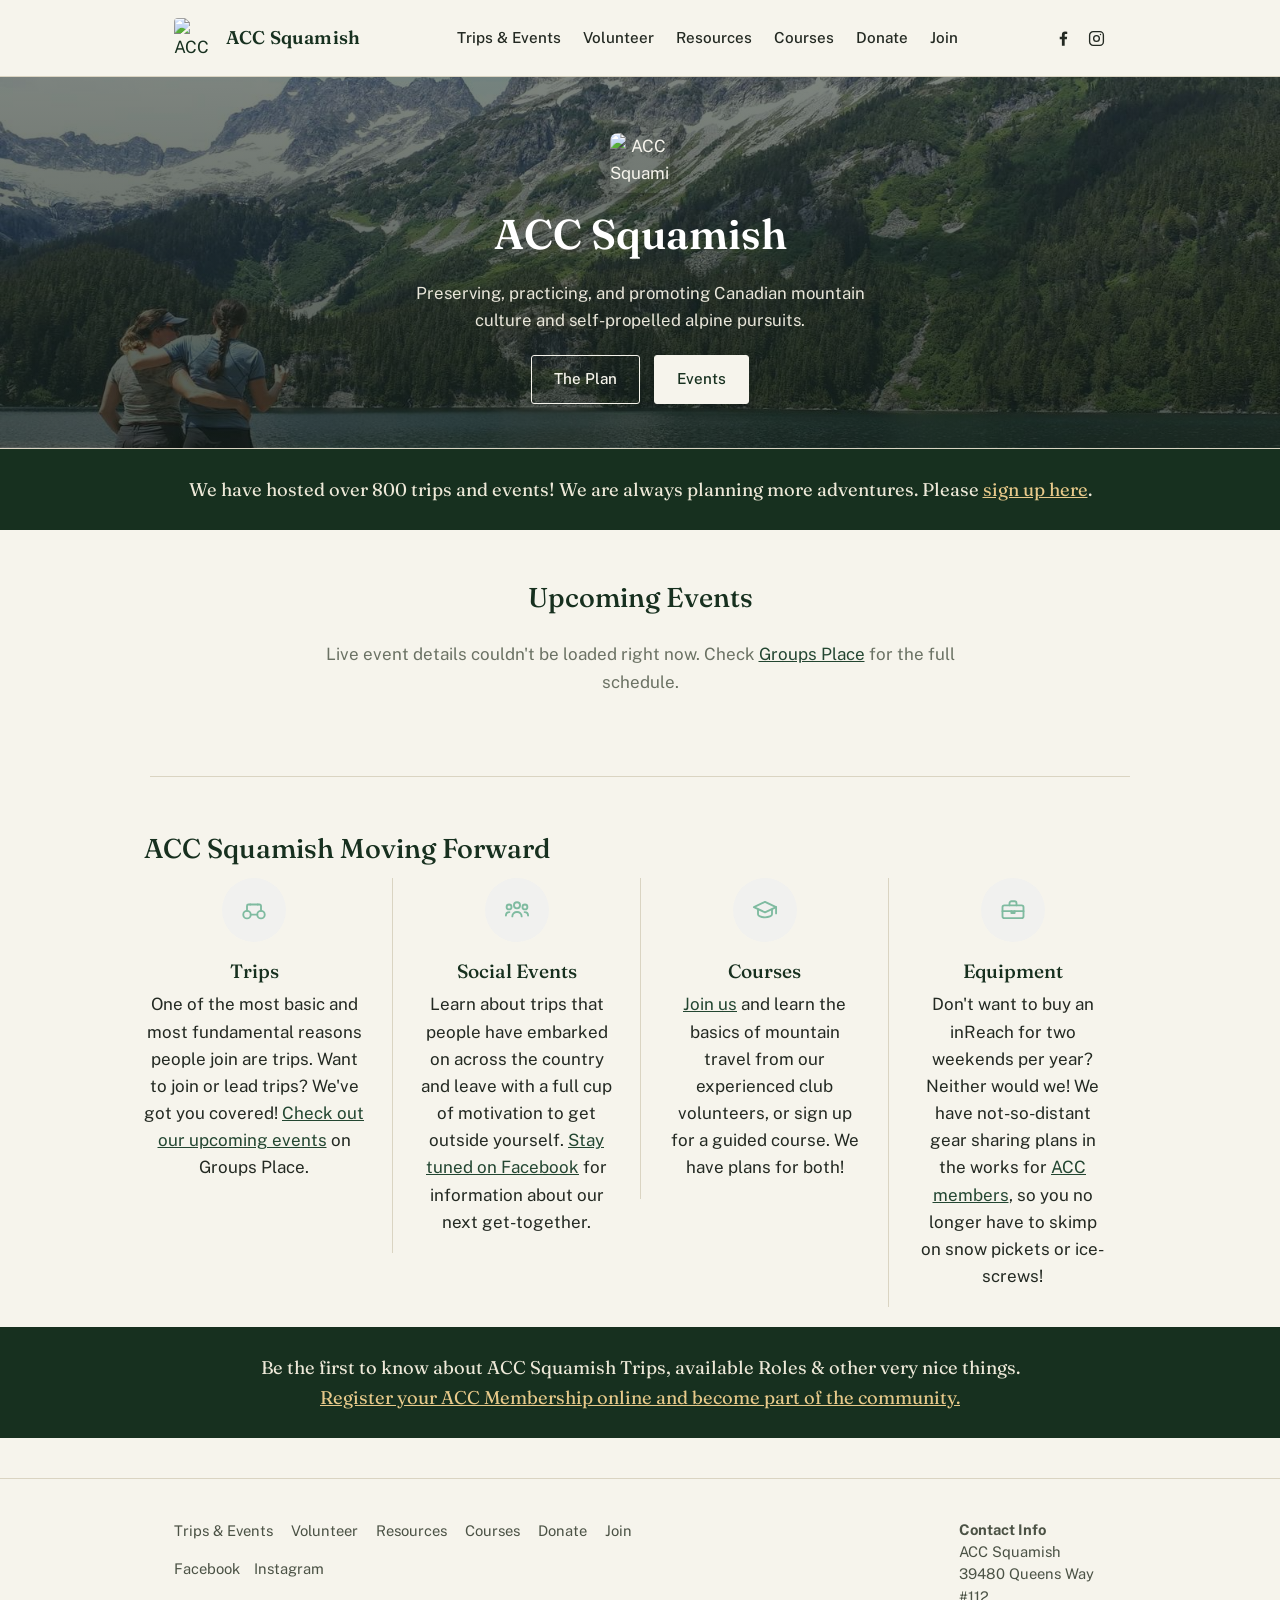
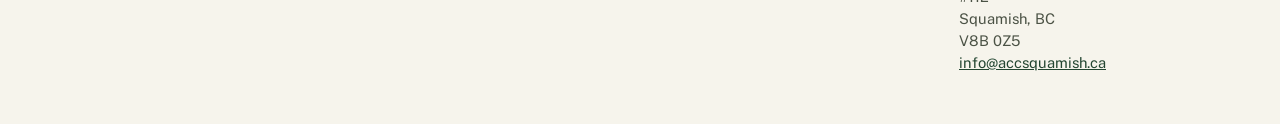
==== index.html @ 39a05b9c "initial" ====
<!doctype html>
<html lang="en">
<head>
<meta charset="utf-8">
<title>ACC Squamish – The Alpine Club of Canada Squamish Section</title>
<meta name="viewport" content="width=device-width, initial-scale=1">
<meta name="description" content="ACC Squamish: preserving, practicing, and promoting Canadian mountain culture and self-propelled alpine pursuits.">
<link rel="stylesheet" href="styles.css">
</head>
<body>

<header class="site-header">
  <div class="header-inner">
    <a class="brand" href="index.html">
      <img src="https://i0.wp.com/accsquamish.ca/wp-content/uploads/ACC_Logo_Green_White_256.jpg?fit=256%2C256&ssl=1" alt="ACC Squamish logo">
      <span>ACC Squamish</span>
    </a>
    <nav class="main-nav">
      <ul>
        <li><a href="https://app.groups.place/group/ACC-Squamish">Trips &amp; Events</a></li>
        <li><a href="volunteer.html">Volunteer</a></li>
        <li><a href="resources.html">Resources</a></li>
        <li><a href="courses.html">Courses</a></li>
        <li><a href="donate.html">Donate</a></li>
        <li><a href="https://app.alpineclubofcanada.ca/registration">Join</a></li>
      </ul>
    </nav>
    <div class="header-social">
      <a href="https://www.facebook.com/accsquamish/" aria-label="ACC Squamish on Facebook">
        <svg viewBox="0 0 24 24" fill="currentColor"><path d="M13.5 21v-8.1h2.72l.4-3.15h-3.12V7.75c0-.91.25-1.53 1.56-1.53h1.67V3.4A22 22 0 0 0 13.9 3.2c-2.34 0-3.94 1.43-3.94 4.05v2.55H7.24v3.15h2.72V21z"/></svg>
      </a>
      <a href="https://www.instagram.com/accsquamish/" aria-label="ACC Squamish on Instagram">
        <svg viewBox="0 0 24 24" fill="none" stroke="currentColor" stroke-width="1.7"><rect x="3.3" y="3.3" width="17.4" height="17.4" rx="4.5"/><circle cx="12" cy="12" r="3.6"/><circle cx="17" cy="7" r="0.9" fill="currentColor" stroke="none"/></svg>
      </a>
    </div>
  </div>
</header>

<section class="hero">
  <img class="logo-mark" src="https://i0.wp.com/accsquamish.ca/wp-content/uploads/ACC_Logo_Green_White_1024.jpg?fit=1024%2C1024&ssl=1" alt="ACC Squamish logo">
  <h1>ACC Squamish</h1>
  <p class="lede">Preserving, practicing, and promoting Canadian mountain culture and self-propelled alpine pursuits.</p>
  <div class="hero-links">
    <a class="btn" href="#about">The Plan</a>
    <a class="btn solid" href="#events">Events</a>
  </div>
</section>

<div class="banner">
  We have hosted over 800 trips and events! We are always planning more adventures.
  Please <a href="https://app.alpineclubofcanada.ca/registration">sign up here</a>.
</div>

<section id="events" class="events-section">
  <div class="wrap">
    <h2>Upcoming Events</h2>
    <div id="events-list" class="events-list">
      <p class="events-status">Loading events…</p>
    </div>
  </div>
</section>

<main>
  <div class="wrap wrap--wide">

    <div class="section-block" id="about">
      <h2>ACC Squamish Moving Forward</h2>

      <div class="mf-grid">
        <div class="stack">
          <div class="icon-circle" aria-hidden="true">
            <svg viewBox="0 0 24 24" fill="none" stroke="currentColor" stroke-width="1.6" stroke-linecap="round" stroke-linejoin="round">
              <circle cx="6" cy="16" r="3.2"></circle>
              <circle cx="18" cy="16" r="3.2"></circle>
              <path d="M6 12.8V8.5a1.2 1.2 0 0 1 1.2-1.2h1.6M18 12.8V8.5a1.2 1.2 0 0 0-1.2-1.2h-1.6"></path>
              <path d="M8.8 7.3h6.4"></path>
              <path d="M9.2 16h5.6"></path>
            </svg>
          </div>
          <h3>Trips</h3>
          <p>One of the most basic and most fundamental reasons people join are trips. Want to join or lead trips? We've got you covered! <a href="https://app.groups.place/group/ACC-Squamish">Check out our upcoming events</a> on Groups Place.</p>
        </div>

        <div class="stack" id="social-events">
          <div class="icon-circle" aria-hidden="true">
            <svg viewBox="0 0 24 24" fill="none" stroke="currentColor" stroke-width="1.6" stroke-linecap="round" stroke-linejoin="round">
              <circle cx="12" cy="8" r="2.6"></circle>
              <circle cx="5.2" cy="9.4" r="2.1"></circle>
              <circle cx="18.8" cy="9.4" r="2.1"></circle>
              <path d="M8 17.5c0-2.3 1.8-3.8 4-3.8s4 1.5 4 3.8"></path>
              <path d="M2.5 16.8c0-1.8 1.3-3 3-3M21.5 16.8c0-1.8-1.3-3-3-3"></path>
            </svg>
          </div>
          <h3>Social Events</h3>
          <p>Learn about trips that people have embarked on across the country and leave with a full cup of motivation to get outside yourself. <a href="https://www.facebook.com/accsquamish/">Stay tuned on Facebook</a> for information about our next get-together.</p>
        </div>

        <div class="stack">
          <div class="icon-circle" aria-hidden="true">
            <svg viewBox="0 0 24 24" fill="none" stroke="currentColor" stroke-width="1.6" stroke-linecap="round" stroke-linejoin="round">
              <path d="M2.5 9.5 12 5l9.5 4.5L12 14z"></path>
              <path d="M6 11.6v4.1c0 1.4 2.7 2.6 6 2.6s6-1.2 6-2.6v-4.1"></path>
              <path d="M21.5 9.5v5.4"></path>
            </svg>
          </div>
          <h3>Courses</h3>
          <p><a href="https://www.alpineclubofcanada.ca/overview/">Join us</a> and learn the basics of mountain travel from our experienced club volunteers, or sign up for a guided course. We have plans for both!</p>
        </div>

        <div class="stack">
          <div class="icon-circle" aria-hidden="true">
            <svg viewBox="0 0 24 24" fill="none" stroke="currentColor" stroke-width="1.6" stroke-linecap="round" stroke-linejoin="round">
              <rect x="3" y="8" width="18" height="11" rx="1.6"></rect>
              <path d="M9 8V6.2A1.7 1.7 0 0 1 10.7 4.5h2.6A1.7 1.7 0 0 1 15 6.2V8"></path>
              <path d="M3 13h18"></path>
              <path d="M10.6 13v1.6h2.8V13"></path>
            </svg>
          </div>
          <h3>Equipment</h3>
          <p>Don't want to buy an inReach for two weekends per year? Neither would we! We have not-so-distant gear sharing plans in the works for <a href="https://www.alpineclubofcanada.ca/overview/">ACC members</a>, so you no longer have to skimp on snow pickets or ice-screws!</p>
        </div>
      </div>
    </div>

  </div>
</main>

<div class="banner">
  Be the first to know about ACC Squamish Trips, available Roles &amp; other very nice things.<br>
  <a href="https://app.alpineclubofcanada.ca/registration">Register your ACC Membership online and become part of the community.</a>
</div>

<footer class="site-footer">
  <div class="footer-inner">
    <nav>
      <ul>
        <li><a href="https://app.groups.place/group/ACC-Squamish">Trips &amp; Events</a></li>
        <li><a href="volunteer.html">Volunteer</a></li>
        <li><a href="resources.html">Resources</a></li>
        <li><a href="courses.html">Courses</a></li>
        <li><a href="donate.html">Donate</a></li>
        <li><a href="https://app.alpineclubofcanada.ca/registration">Join</a></li>
      </ul>
      <div class="socials">
        <a href="https://www.facebook.com/accsquamish/">Facebook</a>
        <a href="https://www.instagram.com/accsquamish/">Instagram</a>
      </div>
    </nav>
    <address>
      <strong>Contact Info</strong><br>
      ACC Squamish<br>
      39480 Queens Way<br>
      #112<br>
      Squamish, BC<br>
      V8B 0Z5<br>
      <a href="mailto:info@accsquamish.ca">info@accsquamish.ca</a>
    </address>
  </div>
</footer>

<script>
(function () {
  var ICS_URL = "https://api.ezumee.services/group/ical/2409412b-a714-4644-8a38-d274283b6e1f";
  var MAX_EVENTS = 8;
  var listEl = document.getElementById("events-list");

  function unfold(text) {
    // RFC5545: continuation lines start with a single space or tab
    return text.replace(/\r\n/g, "\n").replace(/\n[ \t]/g, "");
  }

  function unescapeText(s) {
    return (s || "")
      .replace(/\\n/gi, "\n")
      .replace(/\\,/g, ",")
      .replace(/\\;/g, ";")
      .replace(/\\\\/g, "\\");
  }

  function parseDate(value, params) {
    // value like 20260920T180000Z, 20260920T180000, or 20260920 (all-day, VALUE=DATE)
    var m = value.match(/^(\d{4})(\d{2})(\d{2})(?:T(\d{2})(\d{2})(\d{2})(Z)?)?$/);
    if (!m) return null;
    var isAllDay = !m[4];
    var y = +m[1], mo = +m[2] - 1, d = +m[3];
    var hh = m[4] ? +m[4] : 0, mm = m[5] ? +m[5] : 0, ss = m[6] ? +m[6] : 0;
    var date = m[7]
      ? new Date(Date.UTC(y, mo, d, hh, mm, ss))
      : new Date(y, mo, d, hh, mm, ss);
    return { date: date, allDay: isAllDay };
  }

  function parseICS(text) {
    var lines = unfold(text).split("\n");
    var events = [];
    var cur = null;

    lines.forEach(function (line) {
      if (line === "BEGIN:VEVENT") {
        cur = {};
      } else if (line === "END:VEVENT") {
        if (cur) events.push(cur);
        cur = null;
      } else if (cur) {
        var idx = line.indexOf(":");
        if (idx === -1) return;
        var left = line.slice(0, idx);
        var value = line.slice(idx + 1);
        var parts = left.split(";");
        var key = parts[0].toUpperCase();

        if (key === "SUMMARY") cur.summary = unescapeText(value);
        else if (key === "LOCATION") cur.location = unescapeText(value);
        else if (key === "DTSTART") cur.start = parseDate(value.trim(), parts.slice(1));
        else if (key === "DTEND") cur.end = parseDate(value.trim(), parts.slice(1));
        else if (key === "URL") cur.url = unescapeText(value.trim());
        else if (key === "DESCRIPTION") cur.description = unescapeText(value);
      }
    });

    events.forEach(function (e) {
      if (!e.url && e.description) {
        var m = e.description.match(/https?:\/\/[^\s<>"']+/);
        if (m) e.url = m[0];
      }
    });

    return events.filter(function (e) { return e.summary && e.start; });
  }

  function formatEventDate(ev) {
    var opts = { weekday: "short", month: "short", day: "numeric" };
    var dateStr = ev.start.date.toLocaleDateString(undefined, opts);
    if (ev.start.allDay) return dateStr;
    var timeStr = ev.start.date.toLocaleTimeString(undefined, { hour: "numeric", minute: "2-digit" });
    return dateStr + " · " + timeStr;
  }

  function render(events) {
    listEl.innerHTML = "";
    var now = new Date();
    var upcoming = events
      .filter(function (e) { return e.start.date >= new Date(now.getFullYear(), now.getMonth(), now.getDate()); })
      .sort(function (a, b) { return a.start.date - b.start.date; })
      .slice(0, MAX_EVENTS);

    if (upcoming.length === 0) {
      listEl.innerHTML = '<p class="events-status">No upcoming events on the calendar right now — check Groups Place for the latest.</p>';
      return;
    }

    upcoming.forEach(function (ev) {
      var card = document.createElement(ev.url ? "a" : "div");
      card.className = "event-card";
      if (ev.url) {
        card.href = ev.url;
        card.target = "_blank";
        card.rel = "noopener";
      }
      var dateEl = document.createElement("div");
      dateEl.className = "event-date";
      dateEl.textContent = formatEventDate(ev);
      var titleEl = document.createElement("h3");
      titleEl.textContent = ev.summary;
      card.appendChild(dateEl);
      card.appendChild(titleEl);
      if (ev.location) {
        var locEl = document.createElement("p");
        locEl.className = "event-meta";
        locEl.textContent = ev.location;
        card.appendChild(locEl);
      }
      listEl.appendChild(card);
    });
  }

  function showFallback() {
    listEl.innerHTML =
      '<p class="events-status">Live event details couldn\'t be loaded right now. ' +
      'Check <a href="https://app.groups.place/group/ACC-Squamish">Groups Place</a> for the full schedule.</p>';
  }

  fetch(ICS_URL)
    .then(function (res) {
      if (!res.ok) throw new Error("Bad response");
      return res.text();
    })
    .then(function (text) {
      var events = parseICS(text);
      if (events.length === 0) throw new Error("No events parsed");
      render(events);
    })
    .catch(showFallback);
})();
</script>

</body>
</html>
---- styles.css ----
@import url('https://fonts.googleapis.com/css2?family=Fraunces:opsz,wght@9..144,400;9..144,500;9..144,600&family=Public+Sans:wght@400;500;600&display=swap');

:root {
  --paper: #F6F4EC;
  --ink: #232922;
  --forest: #234631;
  --forest-dark: #17301F;
  --gold: #B2803D;
  --line: #DAD4C2;
  --max: 720px;
}

* { box-sizing: border-box; }

html { scroll-behavior: smooth; }

body {
  margin: 0;
  background: var(--paper);
  color: var(--ink);
  font-family: 'Public Sans', -apple-system, BlinkMacSystemFont, sans-serif;
  font-size: 17px;
  line-height: 1.6;
}

a { color: var(--forest); }
a:hover { color: var(--gold); }

img { max-width: 100%; display: block; }

h1, h2, h3, h4 {
  font-family: 'Fraunces', Georgia, serif;
  font-weight: 500;
  line-height: 1.15;
  color: var(--forest-dark);
  margin: 0 0 0.5em;
}

h1 { font-size: clamp(2.2rem, 5vw, 3.4rem); font-weight: 600; }
h2 { font-size: 1.7rem; }
h3 { font-size: 1.2rem; }

p { margin: 0 0 1em; }

.wrap {
  max-width: var(--max);
  margin: 0 auto;
  padding: 0 24px;
}

.wrap--wide { max-width: 1040px; }

/* Header */
.site-header {
  border-bottom: 1px solid var(--line);
  background: var(--paper);
}

.header-inner {
  max-width: 980px;
  margin: 0 auto;
  padding: 18px 24px;
  display: flex;
  align-items: center;
  justify-content: space-between;
  gap: 24px;
  flex-wrap: wrap;
}

.brand {
  display: flex;
  align-items: center;
  gap: 12px;
  text-decoration: none;
  color: var(--forest-dark);
}

.brand img { width: 40px; height: 40px; border-radius: 4px; }

.brand span {
  font-family: 'Fraunces', serif;
  font-size: 1.15rem;
  font-weight: 600;
  letter-spacing: 0.01em;
}

nav.main-nav ul {
  list-style: none;
  display: flex;
  flex-wrap: wrap;
  gap: 4px 22px;
  margin: 0;
  padding: 0;
}

nav.main-nav a {
  text-decoration: none;
  color: var(--ink);
  font-size: 0.95rem;
  font-weight: 500;
  border-bottom: 2px solid transparent;
  padding-bottom: 2px;
}

nav.main-nav a:hover,
nav.main-nav a.active {
  border-bottom-color: var(--gold);
  color: var(--forest-dark);
}

.header-social {
  display: flex;
  gap: 14px;
  align-items: center;
}

.header-social a {
  color: var(--ink);
  display: flex;
}

.header-social a:hover { color: var(--gold); }

.header-social svg { width: 19px; height: 19px; }

/* Hero */
.hero {
  position: relative;
  margin: 0 auto;
  padding: 56px 24px 44px;
  text-align: center;
  border-bottom: 1px solid var(--line);
  background-image:
    linear-gradient(180deg, rgba(20, 32, 22, 0.55), rgba(15, 26, 18, 0.72)),
    url('images/hero-trip.jpg');
  background-size: cover;
  background-position: center;
  color: #F6F4EC;
}

.hero img.logo-mark {
  width: 60px;
  height: 60px;
  margin: 0 auto 18px;
  border-radius: 8px;
  box-shadow: 0 4px 18px rgba(0, 0, 0, 0.35);
}

.hero h1 { color: #FFFFFF; font-size: clamp(1.8rem, 4vw, 2.6rem); }

.hero p.lede {
  max-width: 480px;
  margin: 12px auto 22px;
  font-size: 1.05rem;
  color: #E9E6DA;
}

.hero-links { display: flex; justify-content: center; gap: 14px; flex-wrap: wrap; }

.btn {
  display: inline-block;
  padding: 11px 22px;
  border: 1px solid var(--forest-dark);
  border-radius: 3px;
  text-decoration: none;
  color: var(--forest-dark);
  font-weight: 500;
  font-size: 0.95rem;
  transition: background 0.15s ease, color 0.15s ease;
}

.btn:hover { background: var(--forest-dark); color: var(--paper); }

.btn.solid { background: var(--forest-dark); color: var(--paper); }
.btn.solid:hover { background: var(--gold); border-color: var(--gold); color: var(--paper); }

.hero .btn {
  border-color: #F6F4EC;
  color: #F6F4EC;
}
.hero .btn:hover { background: #F6F4EC; color: var(--forest-dark); }
.hero .btn.solid {
  background: #F6F4EC;
  color: var(--forest-dark);
  border-color: #F6F4EC;
}
.hero .btn.solid:hover { background: var(--gold); color: #FFFFFF; border-color: var(--gold); }

/* Banner */
.banner {
  background: var(--forest-dark);
  color: #EDE8D8;
  text-align: center;
  padding: 26px 24px;
  font-family: 'Fraunces', serif;
  font-size: 1.15rem;
}

.banner a { color: #E7C98A; }

/* Events */
.events-section {
  max-width: 980px;
  margin: 0 auto;
  padding: 52px 24px;
  border-bottom: 1px solid var(--line);
}

.events-section h2 { text-align: center; margin-bottom: 28px; }

.events-list {
  display: grid;
  grid-template-columns: repeat(auto-fill, minmax(240px, 1fr));
  gap: 16px;
  margin-bottom: 28px;
}

.events-status {
  grid-column: 1 / -1;
  text-align: center;
  color: #6b7264;
  margin: 0;
}

.event-card {
  display: block;
  border: 1px solid var(--line);
  border-radius: 6px;
  padding: 18px 20px;
  background: #FBFAF5;
  text-decoration: none;
  color: inherit;
  transition: border-color 0.15s ease, transform 0.15s ease;
}

a.event-card:hover {
  border-color: var(--gold);
  transform: translateY(-1px);
}

.event-card h3 { color: var(--forest-dark); }

.event-card .event-date {
  font-family: 'Fraunces', serif;
  color: var(--gold);
  font-size: 0.85rem;
  font-weight: 600;
  letter-spacing: 0.02em;
  margin-bottom: 6px;
}

.event-card h3 {
  font-size: 1.05rem;
  margin-bottom: 6px;
}

.event-card .event-meta {
  font-size: 0.88rem;
  color: #5c6355;
  margin: 0;
}

/* Content sections */
main { padding: 56px 0 20px; }

.section-block { margin-bottom: 44px; }
.section-block:last-child { margin-bottom: 0; }

.mf-grid {
  display: flex;
  flex-direction: column;
}

.icon-circle {
  width: 64px;
  height: 64px;
  border-radius: 50%;
  background: #F1F1EF;
  color: #7FBBA0;
  display: flex;
  align-items: center;
  justify-content: center;
  margin: 0 auto 18px;
}

.icon-circle svg { width: 28px; height: 28px; }

.mf-grid .stack { text-align: center; }

.mf-grid .stack + .stack {
  margin-top: 40px;
  padding-top: 40px;
  border-top: 1px solid var(--line);
}

@media (min-width: 820px) {
  .mf-grid {
    display: grid;
    grid-template-columns: repeat(4, 1fr);
    gap: 0;
    align-items: start;
  }
  .mf-grid .stack + .stack {
    margin-top: 0;
    padding-top: 0;
    padding-left: 28px;
    border-top: none;
    border-left: 1px solid var(--line);
  }
  .mf-grid .stack {
    padding-right: 28px;
  }
}

.stack + .stack { margin-top: 40px; padding-top: 40px; border-top: 1px solid var(--line); }

ul.plain, ol.plain { padding-left: 1.2em; margin: 0 0 1em; }
ul.plain li, ol.plain li { margin-bottom: 6px; }

table {
  width: 100%;
  border-collapse: collapse;
  margin: 1em 0 1.5em;
  font-size: 0.95rem;
}

th, td {
  text-align: left;
  padding: 9px 12px;
  border-bottom: 1px solid var(--line);
}

th { font-family: 'Fraunces', serif; font-weight: 600; color: var(--forest-dark); }

.notice {
  background: #EFE9D8;
  border: 1px solid var(--line);
  border-radius: 4px;
  padding: 16px 20px;
  font-size: 0.95rem;
  margin: 1.4em 0;
}

.embed-placeholder {
  border: 1px dashed var(--line);
  border-radius: 6px;
  padding: 36px 24px;
  text-align: center;
  color: #6b7264;
  margin: 1.4em 0;
}

/* Footer */
footer.site-footer {
  border-top: 1px solid var(--line);
  margin-top: 40px;
}

.footer-inner {
  max-width: 980px;
  margin: 0 auto;
  padding: 40px 24px 50px;
  display: flex;
  justify-content: space-between;
  gap: 32px;
  flex-wrap: wrap;
  font-size: 0.92rem;
  color: #4B5245;
}

.footer-inner nav ul {
  list-style: none;
  margin: 0 0 14px;
  padding: 0;
  display: flex;
  flex-wrap: wrap;
  gap: 6px 18px;
}

.footer-inner nav a, .footer-inner .socials a {
  color: #4B5245;
  text-decoration: none;
}

.footer-inner nav a:hover, .footer-inner .socials a:hover { color: var(--forest-dark); }

.footer-inner address { font-style: normal; line-height: 1.5; }

.socials { display: flex; gap: 14px; margin-top: 10px; }

@media (max-width: 620px) {
  .header-inner { flex-direction: column; align-items: flex-start; }
  .hero { padding: 56px 20px 44px; }
}
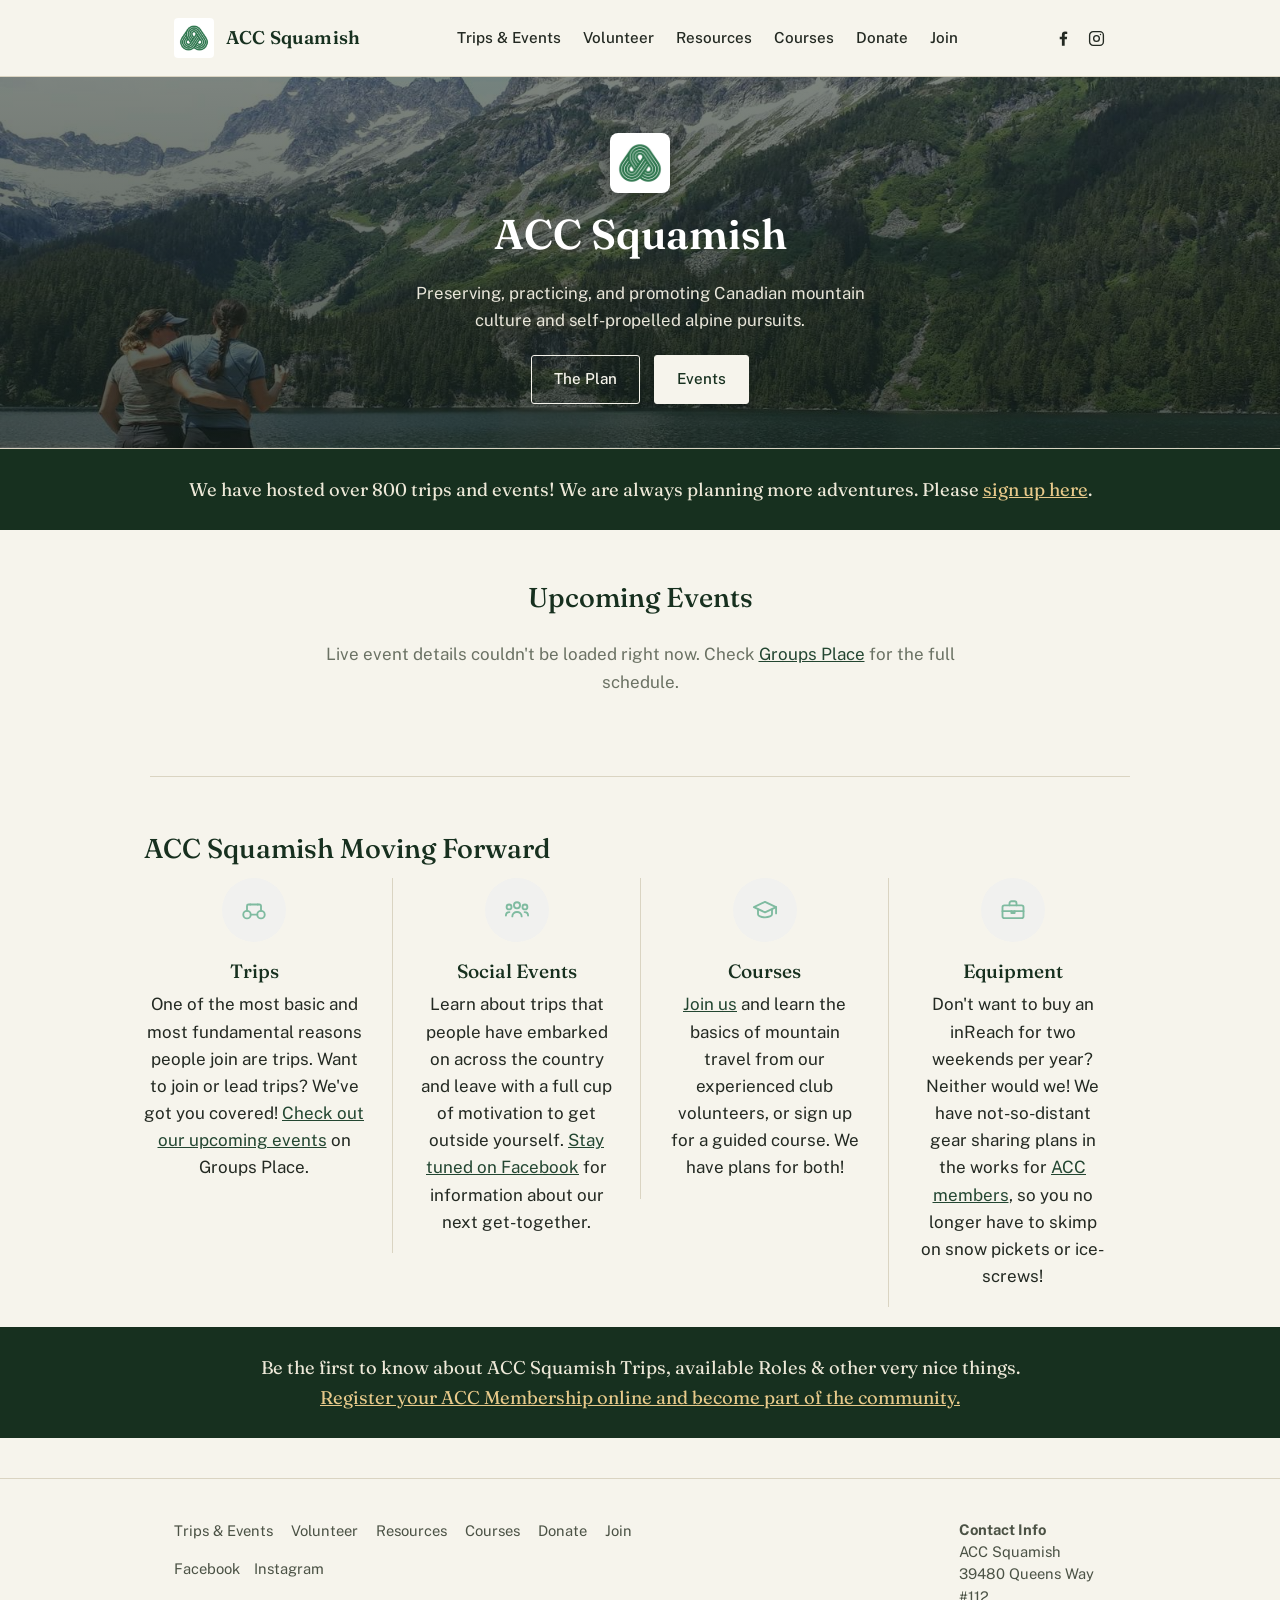
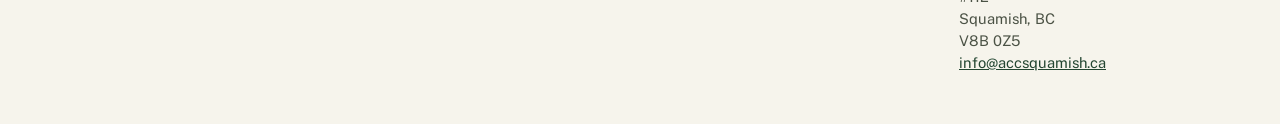
==== commit 4b96a356: "logo" ====
--- a/index.html
+++ b/index.html
@@ -12,7 +12,7 @@
 <header class="site-header">
   <div class="header-inner">
     <a class="brand" href="index.html">
-      <img src="https://i0.wp.com/accsquamish.ca/wp-content/uploads/ACC_Logo_Green_White_256.jpg?fit=256%2C256&ssl=1" alt="ACC Squamish logo">
+      <img src="images/logo.png" alt="ACC Squamish logo">
       <span>ACC Squamish</span>
     </a>
     <nav class="main-nav">
@@ -37,7 +37,7 @@
 </header>
 
 <section class="hero">
-  <img class="logo-mark" src="https://i0.wp.com/accsquamish.ca/wp-content/uploads/ACC_Logo_Green_White_1024.jpg?fit=1024%2C1024&ssl=1" alt="ACC Squamish logo">
+  <img class="logo-mark" src="images/logo.png" alt="ACC Squamish logo">
   <h1>ACC Squamish</h1>
   <p class="lede">Preserving, practicing, and promoting Canadian mountain culture and self-propelled alpine pursuits.</p>
   <div class="hero-links">
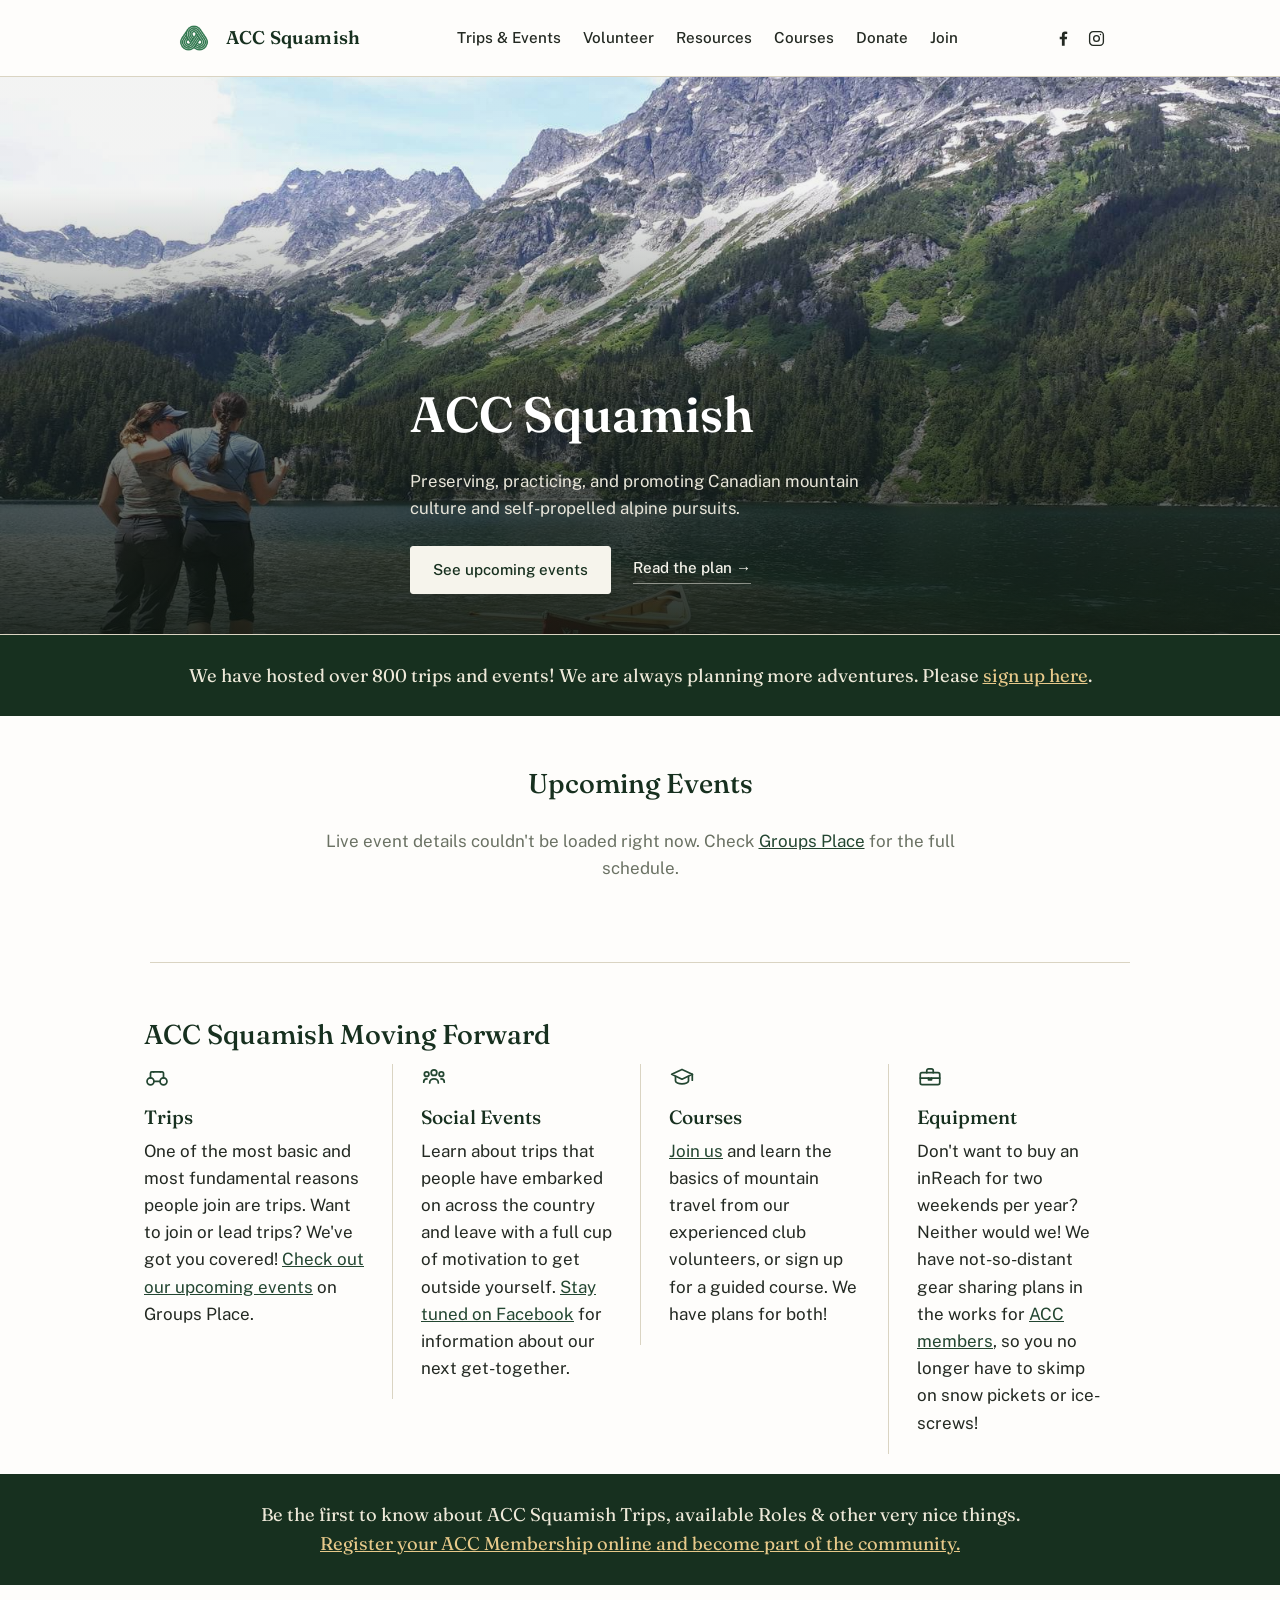
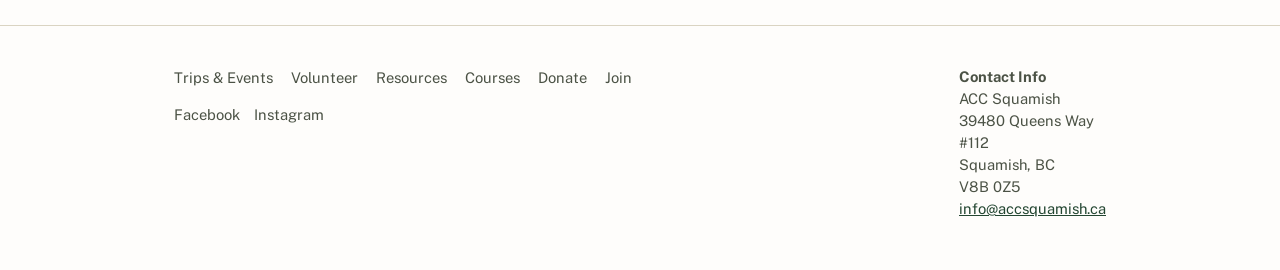
==== commit b7e7feb0: "layout" ====
--- a/index.html
+++ b/index.html
@@ -5,23 +5,23 @@
 <title>ACC Squamish – The Alpine Club of Canada Squamish Section</title>
 <meta name="viewport" content="width=device-width, initial-scale=1">
 <meta name="description" content="ACC Squamish: preserving, practicing, and promoting Canadian mountain culture and self-propelled alpine pursuits.">
-<link rel="stylesheet" href="styles.css">
+<link rel="stylesheet" href="/styles.css">
 </head>
 <body>
 
 <header class="site-header">
   <div class="header-inner">
-    <a class="brand" href="index.html">
-      <img src="images/logo.png" alt="ACC Squamish logo">
+    <a class="brand" href="/">
+      <img src="/images/logo.png" alt="ACC Squamish logo">
       <span>ACC Squamish</span>
     </a>
     <nav class="main-nav">
       <ul>
         <li><a href="https://app.groups.place/group/ACC-Squamish">Trips &amp; Events</a></li>
-        <li><a href="volunteer.html">Volunteer</a></li>
-        <li><a href="resources.html">Resources</a></li>
-        <li><a href="courses.html">Courses</a></li>
-        <li><a href="donate.html">Donate</a></li>
+        <li><a href="/volunteer/">Volunteer</a></li>
+        <li><a href="/resources/">Resources</a></li>
+        <li><a href="/courses/">Courses</a></li>
+        <li><a href="/donate/">Donate</a></li>
         <li><a href="https://app.alpineclubofcanada.ca/registration">Join</a></li>
       </ul>
     </nav>
@@ -37,12 +37,13 @@
 </header>
 
 <section class="hero">
-  <img class="logo-mark" src="images/logo.png" alt="ACC Squamish logo">
-  <h1>ACC Squamish</h1>
-  <p class="lede">Preserving, practicing, and promoting Canadian mountain culture and self-propelled alpine pursuits.</p>
-  <div class="hero-links">
-    <a class="btn" href="#about">The Plan</a>
-    <a class="btn solid" href="#events">Events</a>
+  <div class="wrap wrap--wide hero-content">
+    <h1>ACC Squamish</h1>
+    <p class="lede">Preserving, practicing, and promoting Canadian mountain culture and self-propelled alpine pursuits.</p>
+    <div class="hero-links">
+      <a class="btn solid" href="#events">See upcoming events</a>
+      <a class="btn-text" href="#about">Read the plan &rarr;</a>
+    </div>
   </div>
 </section>
 
@@ -68,7 +69,7 @@
 
       <div class="mf-grid">
         <div class="stack">
-          <div class="icon-circle" aria-hidden="true">
+          <div class="stack-icon" aria-hidden="true">
             <svg viewBox="0 0 24 24" fill="none" stroke="currentColor" stroke-width="1.6" stroke-linecap="round" stroke-linejoin="round">
               <circle cx="6" cy="16" r="3.2"></circle>
               <circle cx="18" cy="16" r="3.2"></circle>
@@ -82,7 +83,7 @@
         </div>
 
         <div class="stack" id="social-events">
-          <div class="icon-circle" aria-hidden="true">
+          <div class="stack-icon" aria-hidden="true">
             <svg viewBox="0 0 24 24" fill="none" stroke="currentColor" stroke-width="1.6" stroke-linecap="round" stroke-linejoin="round">
               <circle cx="12" cy="8" r="2.6"></circle>
               <circle cx="5.2" cy="9.4" r="2.1"></circle>
@@ -96,7 +97,7 @@
         </div>
 
         <div class="stack">
-          <div class="icon-circle" aria-hidden="true">
+          <div class="stack-icon" aria-hidden="true">
             <svg viewBox="0 0 24 24" fill="none" stroke="currentColor" stroke-width="1.6" stroke-linecap="round" stroke-linejoin="round">
               <path d="M2.5 9.5 12 5l9.5 4.5L12 14z"></path>
               <path d="M6 11.6v4.1c0 1.4 2.7 2.6 6 2.6s6-1.2 6-2.6v-4.1"></path>
@@ -108,7 +109,7 @@
         </div>
 
         <div class="stack">
-          <div class="icon-circle" aria-hidden="true">
+          <div class="stack-icon" aria-hidden="true">
             <svg viewBox="0 0 24 24" fill="none" stroke="currentColor" stroke-width="1.6" stroke-linecap="round" stroke-linejoin="round">
               <rect x="3" y="8" width="18" height="11" rx="1.6"></rect>
               <path d="M9 8V6.2A1.7 1.7 0 0 1 10.7 4.5h2.6A1.7 1.7 0 0 1 15 6.2V8"></path>
@@ -117,7 +118,7 @@
             </svg>
           </div>
           <h3>Equipment</h3>
-          <p>Don't want to buy an inReach for two weekends per year? Neither would we! We have not-so-distant gear sharing plans in the works for <a href="https://www.alpineclubofcanada.ca/overview/">ACC members</a>, so you no longer have to skimp on snow pickets or ice-screws!</p>
+          <p>Don't want to buy an inReach for two weekends per year? Neither would we! We have not-so-distant gear sharing plans in the works for <a href="https://alpineclubofcanada.ca/membership/">ACC members</a>, so you no longer have to skimp on snow pickets or ice-screws!</p>
         </div>
       </div>
     </div>
@@ -135,10 +136,10 @@
     <nav>
       <ul>
         <li><a href="https://app.groups.place/group/ACC-Squamish">Trips &amp; Events</a></li>
-        <li><a href="volunteer.html">Volunteer</a></li>
-        <li><a href="resources.html">Resources</a></li>
-        <li><a href="courses.html">Courses</a></li>
-        <li><a href="donate.html">Donate</a></li>
+        <li><a href="/volunteer/">Volunteer</a></li>
+        <li><a href="/resources/">Resources</a></li>
+        <li><a href="/courses/">Courses</a></li>
+        <li><a href="/donate/">Donate</a></li>
         <li><a href="https://app.alpineclubofcanada.ca/registration">Join</a></li>
       </ul>
       <div class="socials">
--- a/styles.css
+++ b/styles.css
@@ -1,7 +1,7 @@
 @import url('https://fonts.googleapis.com/css2?family=Fraunces:opsz,wght@9..144,400;9..144,500;9..144,600&family=Public+Sans:wght@400;500;600&display=swap');
 
 :root {
-  --paper: #F6F4EC;
+  --paper: #FEFDFB;
   --ink: #232922;
   --forest: #234631;
   --forest-dark: #17301F;
@@ -126,36 +126,40 @@
 /* Hero */
 .hero {
   position: relative;
-  margin: 0 auto;
-  padding: 56px 24px 44px;
-  text-align: center;
+  min-height: 62vh;
+  display: flex;
+  align-items: flex-end;
   border-bottom: 1px solid var(--line);
   background-image:
-    linear-gradient(180deg, rgba(20, 32, 22, 0.55), rgba(15, 26, 18, 0.72)),
-    url('images/hero-trip.jpg');
+    linear-gradient(0deg, rgba(13, 22, 15, 0.88) 0%, rgba(13, 22, 15, 0.42) 48%, rgba(13, 22, 15, 0.05) 80%),
+    url('/images/hero-trip.jpg');
   background-size: cover;
   background-position: center;
   color: #F6F4EC;
 }
 
-.hero img.logo-mark {
-  width: 60px;
-  height: 60px;
-  margin: 0 auto 18px;
-  border-radius: 8px;
-  box-shadow: 0 4px 18px rgba(0, 0, 0, 0.35);
-}
-
-.hero h1 { color: #FFFFFF; font-size: clamp(1.8rem, 4vw, 2.6rem); }
+.hero-content { padding: 48px 24px 40px; text-align: left; }
+
+.hero h1 { color: #FFFFFF; font-size: clamp(2rem, 5vw, 3.1rem); }
 
 .hero p.lede {
-  max-width: 480px;
-  margin: 12px auto 22px;
+  max-width: 460px;
+  margin: 10px 0 24px;
   font-size: 1.05rem;
   color: #E9E6DA;
 }
 
-.hero-links { display: flex; justify-content: center; gap: 14px; flex-wrap: wrap; }
+.hero-links { display: flex; align-items: center; gap: 22px; flex-wrap: wrap; }
+
+.btn-text {
+  color: #F6F4EC;
+  font-weight: 500;
+  font-size: 0.95rem;
+  text-decoration: none;
+  border-bottom: 1px solid rgba(246, 244, 236, 0.5);
+  padding-bottom: 2px;
+}
+.btn-text:hover { color: var(--gold); border-color: var(--gold); }
 
 .btn {
   display: inline-block;
@@ -174,11 +178,6 @@
 .btn.solid { background: var(--forest-dark); color: var(--paper); }
 .btn.solid:hover { background: var(--gold); border-color: var(--gold); color: var(--paper); }
 
-.hero .btn {
-  border-color: #F6F4EC;
-  color: #F6F4EC;
-}
-.hero .btn:hover { background: #F6F4EC; color: var(--forest-dark); }
 .hero .btn.solid {
   background: #F6F4EC;
   color: var(--forest-dark);
@@ -271,21 +270,16 @@
   flex-direction: column;
 }
 
-.icon-circle {
-  width: 64px;
-  height: 64px;
-  border-radius: 50%;
-  background: #F1F1EF;
-  color: #7FBBA0;
-  display: flex;
-  align-items: center;
-  justify-content: center;
-  margin: 0 auto 18px;
-}
-
-.icon-circle svg { width: 28px; height: 28px; }
-
-.mf-grid .stack { text-align: center; }
+.stack-icon {
+  width: 26px;
+  height: 26px;
+  color: var(--forest);
+  margin-bottom: 16px;
+}
+
+.stack-icon svg { width: 100%; height: 100%; }
+
+.mf-grid .stack { text-align: left; }
 
 .mf-grid .stack + .stack {
   margin-top: 40px;
@@ -332,6 +326,13 @@
 
 th { font-family: 'Fraunces', serif; font-weight: 600; color: var(--forest-dark); }
 
+.donate-options {
+  display: flex;
+  gap: 14px;
+  flex-wrap: wrap;
+  margin: 22px 0 6px;
+}
+
 .notice {
   background: #EFE9D8;
   border: 1px solid var(--line);
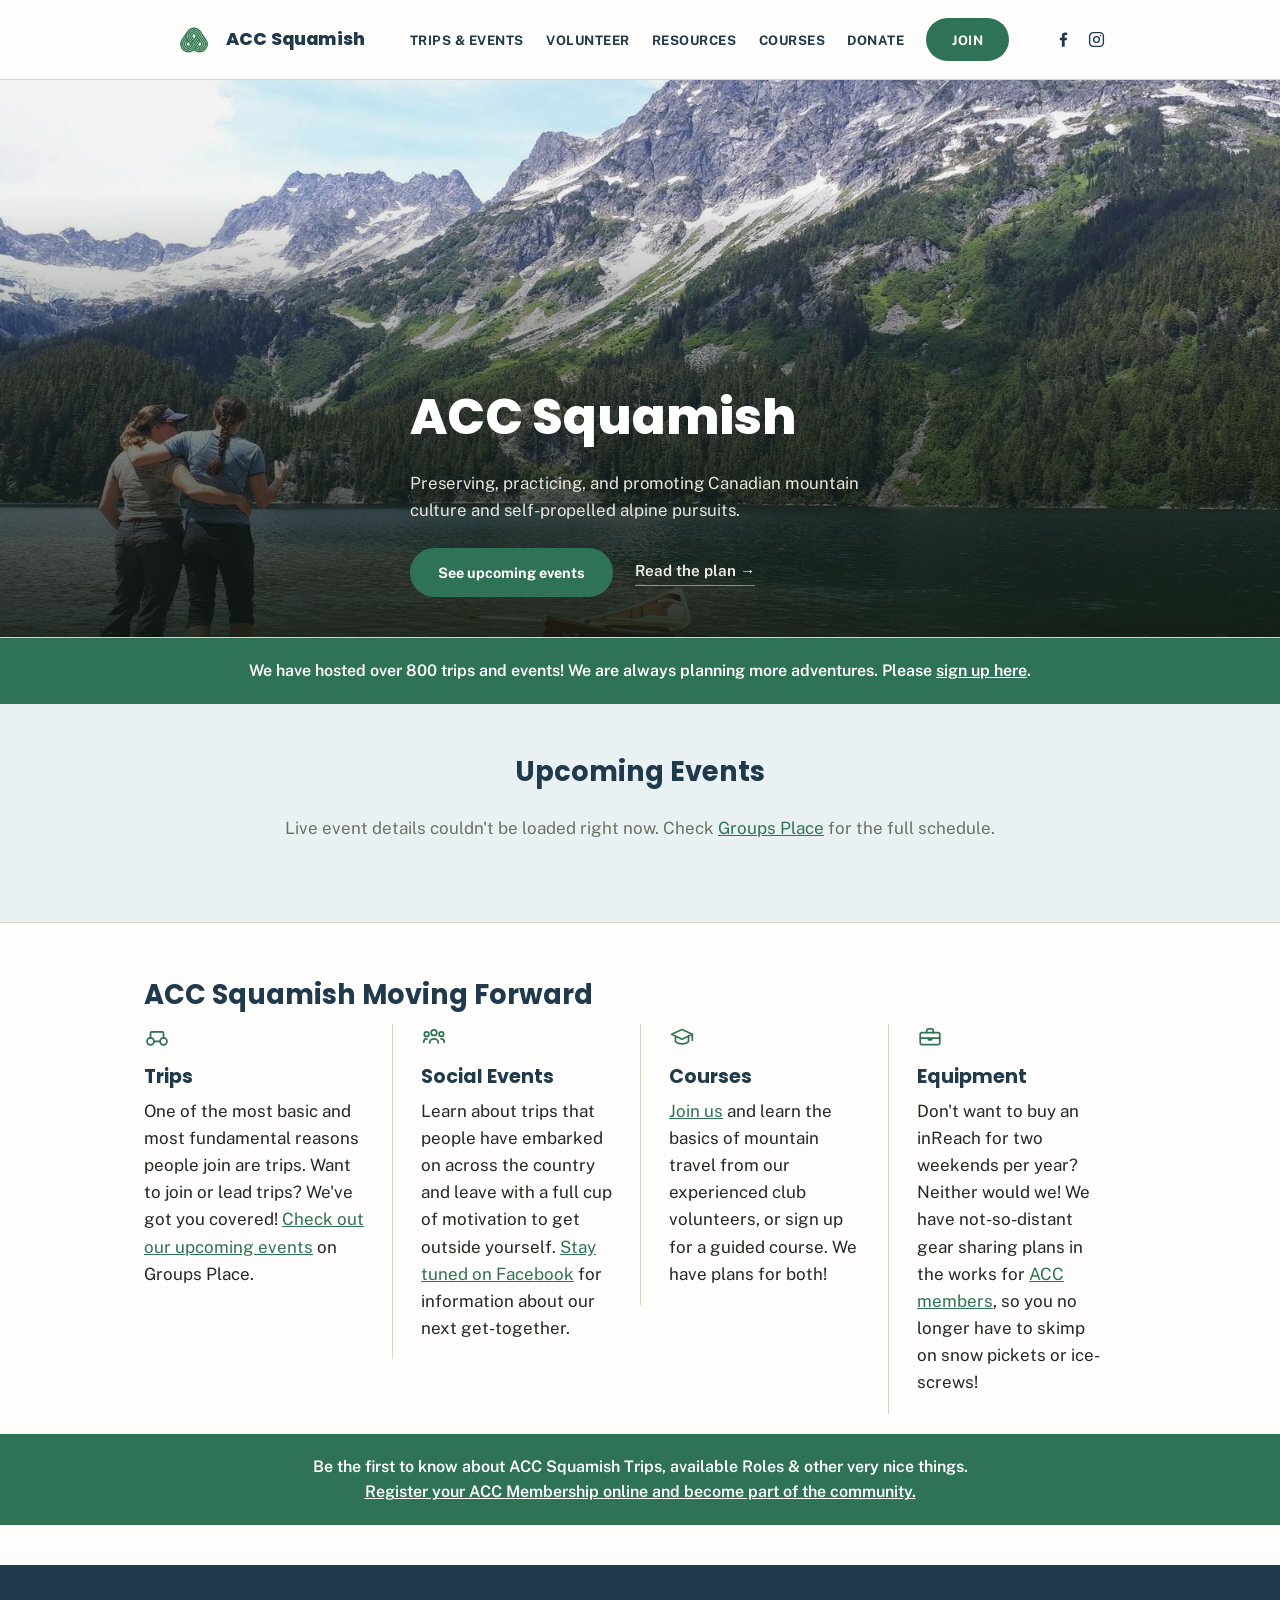
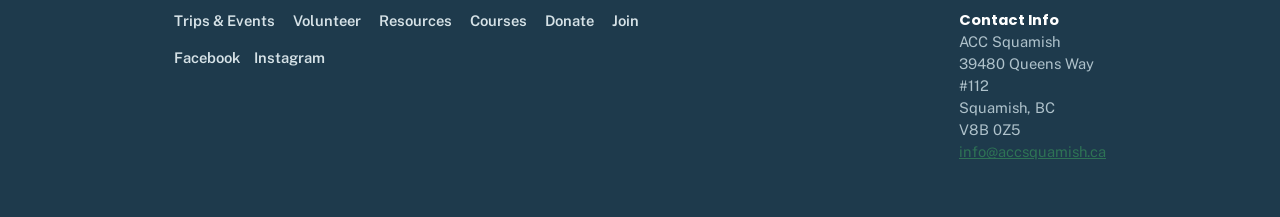
==== commit 27f3c40c: "More ACC" ====
--- a/index.html
+++ b/index.html
@@ -22,7 +22,7 @@
         <li><a href="/resources/">Resources</a></li>
         <li><a href="/courses/">Courses</a></li>
         <li><a href="/donate/">Donate</a></li>
-        <li><a href="https://app.alpineclubofcanada.ca/registration">Join</a></li>
+        <li><a class="btn solid" href="https://app.alpineclubofcanada.ca/registration">Join</a></li>
       </ul>
     </nav>
     <div class="header-social">
--- a/styles.css
+++ b/styles.css
@@ -1,11 +1,13 @@
-@import url('https://fonts.googleapis.com/css2?family=Fraunces:opsz,wght@9..144,400;9..144,500;9..144,600&family=Public+Sans:wght@400;500;600&display=swap');
+@import url('https://fonts.googleapis.com/css2?family=Poppins:wght@500;600;700;800&family=Public+Sans:wght@400;500;600&display=swap');
 
 :root {
   --paper: #FEFDFB;
   --ink: #232922;
-  --forest: #234631;
-  --forest-dark: #17301F;
+  --navy: #1E3A4C;
+  --forest: #2E7355;
+  --forest-dark: #1C4A36;
   --gold: #B2803D;
+  --sky: #EAF1F3;
   --line: #DAD4C2;
   --max: 720px;
 }
@@ -29,14 +31,14 @@
 img { max-width: 100%; display: block; }
 
 h1, h2, h3, h4 {
-  font-family: 'Fraunces', Georgia, serif;
-  font-weight: 500;
+  font-family: 'Poppins', -apple-system, BlinkMacSystemFont, sans-serif;
+  font-weight: 700;
   line-height: 1.15;
-  color: var(--forest-dark);
+  color: var(--navy);
   margin: 0 0 0.5em;
 }
 
-h1 { font-size: clamp(2.2rem, 5vw, 3.4rem); font-weight: 600; }
+h1 { font-size: clamp(2.2rem, 5vw, 3.4rem); font-weight: 800; }
 h2 { font-size: 1.7rem; }
 h3 { font-size: 1.2rem; }
 
@@ -72,15 +74,15 @@
   align-items: center;
   gap: 12px;
   text-decoration: none;
-  color: var(--forest-dark);
-}
-
-.brand img { width: 40px; height: 40px; border-radius: 4px; }
+  color: var(--navy);
+}
+
+.brand img { width: 40px; height: 40px; }
 
 .brand span {
-  font-family: 'Fraunces', serif;
-  font-size: 1.15rem;
-  font-weight: 600;
+  font-family: 'Poppins', sans-serif;
+  font-size: 1.1rem;
+  font-weight: 800;
   letter-spacing: 0.01em;
 }
 
@@ -88,24 +90,33 @@
   list-style: none;
   display: flex;
   flex-wrap: wrap;
-  gap: 4px 22px;
+  align-items: center;
+  gap: 8px 22px;
   margin: 0;
   padding: 0;
 }
 
 nav.main-nav a {
   text-decoration: none;
-  color: var(--ink);
-  font-size: 0.95rem;
-  font-weight: 500;
+  color: var(--navy);
+  font-size: 0.82rem;
+  font-weight: 700;
+  text-transform: uppercase;
+  letter-spacing: 0.04em;
   border-bottom: 2px solid transparent;
   padding-bottom: 2px;
 }
 
 nav.main-nav a:hover,
 nav.main-nav a.active {
-  border-bottom-color: var(--gold);
+  border-bottom-color: var(--forest);
   color: var(--forest-dark);
+}
+
+nav.main-nav a.btn,
+nav.main-nav a.btn:hover {
+  border-bottom: none;
+  padding: 10px 24px;
 }
 
 .header-social {
@@ -115,11 +126,11 @@
 }
 
 .header-social a {
-  color: var(--ink);
-  display: flex;
-}
-
-.header-social a:hover { color: var(--gold); }
+  color: var(--navy);
+  display: flex;
+}
+
+.header-social a:hover { color: var(--forest); }
 
 .header-social svg { width: 19px; height: 19px; }
 
@@ -153,57 +164,60 @@
 
 .btn-text {
   color: #F6F4EC;
-  font-weight: 500;
+  font-weight: 600;
   font-size: 0.95rem;
   text-decoration: none;
   border-bottom: 1px solid rgba(246, 244, 236, 0.5);
   padding-bottom: 2px;
 }
-.btn-text:hover { color: var(--gold); border-color: var(--gold); }
+.btn-text:hover { color: #FFFFFF; border-color: #FFFFFF; }
 
 .btn {
   display: inline-block;
-  padding: 11px 22px;
-  border: 1px solid var(--forest-dark);
-  border-radius: 3px;
-  text-decoration: none;
-  color: var(--forest-dark);
-  font-weight: 500;
-  font-size: 0.95rem;
-  transition: background 0.15s ease, color 0.15s ease;
-}
-
-.btn:hover { background: var(--forest-dark); color: var(--paper); }
-
-.btn.solid { background: var(--forest-dark); color: var(--paper); }
-.btn.solid:hover { background: var(--gold); border-color: var(--gold); color: var(--paper); }
+  padding: 11px 26px;
+  border: 2px solid var(--navy);
+  border-radius: 999px;
+  text-decoration: none;
+  color: var(--navy);
+  font-weight: 700;
+  font-size: 0.9rem;
+  transition: background 0.15s ease, color 0.15s ease, border-color 0.15s ease;
+}
+
+.btn:hover { background: var(--navy); color: #FFFFFF; }
+
+.btn.solid { background: var(--forest); border-color: var(--forest); color: #FFFFFF; }
+.btn.solid:hover { background: var(--forest-dark); border-color: var(--forest-dark); color: #FFFFFF; }
 
 .hero .btn.solid {
-  background: #F6F4EC;
-  color: var(--forest-dark);
-  border-color: #F6F4EC;
-}
-.hero .btn.solid:hover { background: var(--gold); color: #FFFFFF; border-color: var(--gold); }
+  background: var(--forest);
+  color: #FFFFFF;
+  border-color: var(--forest);
+}
+.hero .btn.solid:hover { background: var(--forest-dark); border-color: var(--forest-dark); }
 
 /* Banner */
 .banner {
-  background: var(--forest-dark);
-  color: #EDE8D8;
+  background: var(--forest);
+  color: #FFFFFF;
   text-align: center;
-  padding: 26px 24px;
-  font-family: 'Fraunces', serif;
-  font-size: 1.15rem;
-}
-
-.banner a { color: #E7C98A; }
+  padding: 20px 24px;
+  font-weight: 600;
+  font-size: 1rem;
+}
+
+.banner a { color: #FFFFFF; text-decoration: underline; }
 
 /* Events */
 .events-section {
-  max-width: 980px;
-  margin: 0 auto;
+  max-width: none;
+  margin: 0;
   padding: 52px 24px;
+  background: var(--sky);
   border-bottom: 1px solid var(--line);
 }
+
+.events-section > .wrap { max-width: 980px; }
 
 .events-section h2 { text-align: center; margin-bottom: 28px; }
 
@@ -224,27 +238,28 @@
 .event-card {
   display: block;
   border: 1px solid var(--line);
-  border-radius: 6px;
+  border-radius: 8px;
   padding: 18px 20px;
-  background: #FBFAF5;
+  background: #FFFFFF;
   text-decoration: none;
   color: inherit;
   transition: border-color 0.15s ease, transform 0.15s ease;
 }
 
 a.event-card:hover {
-  border-color: var(--gold);
+  border-color: var(--forest);
   transform: translateY(-1px);
 }
 
-.event-card h3 { color: var(--forest-dark); }
+.event-card h3 { color: var(--navy); }
 
 .event-card .event-date {
-  font-family: 'Fraunces', serif;
-  color: var(--gold);
-  font-size: 0.85rem;
-  font-weight: 600;
-  letter-spacing: 0.02em;
+  font-family: 'Poppins', sans-serif;
+  color: var(--forest);
+  font-size: 0.8rem;
+  font-weight: 700;
+  text-transform: uppercase;
+  letter-spacing: 0.03em;
   margin-bottom: 6px;
 }
 
@@ -324,7 +339,7 @@
   border-bottom: 1px solid var(--line);
 }
 
-th { font-family: 'Fraunces', serif; font-weight: 600; color: var(--forest-dark); }
+th { font-family: 'Poppins', sans-serif; font-weight: 700; color: var(--navy); }
 
 .donate-options {
   display: flex;
@@ -334,9 +349,9 @@
 }
 
 .notice {
-  background: #EFE9D8;
-  border: 1px solid var(--line);
-  border-radius: 4px;
+  background: var(--sky);
+  border: 1px solid #CFE0E6;
+  border-radius: 6px;
   padding: 16px 20px;
   font-size: 0.95rem;
   margin: 1.4em 0;
@@ -353,20 +368,20 @@
 
 /* Footer */
 footer.site-footer {
-  border-top: 1px solid var(--line);
+  background: var(--navy);
   margin-top: 40px;
 }
 
 .footer-inner {
   max-width: 980px;
   margin: 0 auto;
-  padding: 40px 24px 50px;
+  padding: 44px 24px 54px;
   display: flex;
   justify-content: space-between;
   gap: 32px;
   flex-wrap: wrap;
   font-size: 0.92rem;
-  color: #4B5245;
+  color: #AFC2CB;
 }
 
 .footer-inner nav ul {
@@ -379,13 +394,16 @@
 }
 
 .footer-inner nav a, .footer-inner .socials a {
-  color: #4B5245;
-  text-decoration: none;
-}
-
-.footer-inner nav a:hover, .footer-inner .socials a:hover { color: var(--forest-dark); }
+  color: #D6E2E7;
+  text-decoration: none;
+  font-weight: 600;
+}
+
+.footer-inner nav a:hover, .footer-inner .socials a:hover { color: #FFFFFF; }
 
 .footer-inner address { font-style: normal; line-height: 1.5; }
+
+.footer-inner address strong { color: #FFFFFF; font-family: 'Poppins', sans-serif; }
 
 .socials { display: flex; gap: 14px; margin-top: 10px; }
 
